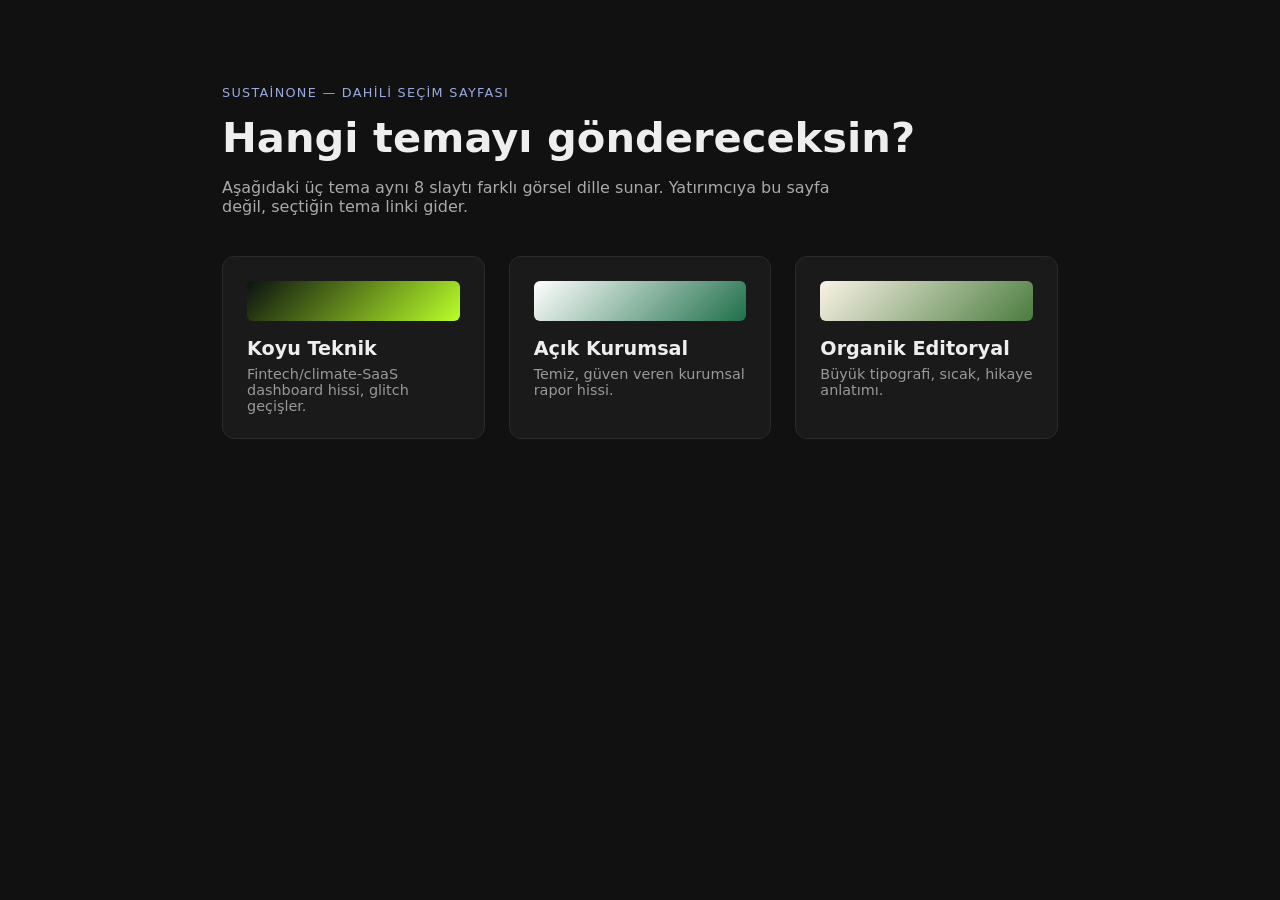
==== index.html @ 8f7f35c4 "Add root chooser page linking the three deck themes" ====
<!doctype html>
<html lang="tr">
<head>
  <meta charset="UTF-8" />
  <meta name="viewport" content="width=device-width, initial-scale=1" />
  <title>SustainOne — Sunum Temaları</title>
  <link rel="stylesheet" href="style.css" />
</head>
<body>
  <main>
    <p class="eyebrow">SustainOne — Dahili Seçim Sayfası</p>
    <h1>Hangi temayı göndereceksin?</h1>
    <p class="lead">Aşağıdaki üç tema aynı 8 slaytı farklı görsel dille sunar. Yatırımcıya bu sayfa değil, seçtiğin tema linki gider.</p>
    <div class="options">
      <a class="option koyu" href="koyu-teknik/">
        <span class="swatch"></span>
        <h2>Koyu Teknik</h2>
        <p>Fintech/climate-SaaS dashboard hissi, glitch geçişler.</p>
      </a>
      <a class="option acik" href="acik-kurumsal/">
        <span class="swatch"></span>
        <h2>Açık Kurumsal</h2>
        <p>Temiz, güven veren kurumsal rapor hissi.</p>
      </a>
      <a class="option organik" href="organik-editoryal/">
        <span class="swatch"></span>
        <h2>Organik Editoryal</h2>
        <p>Büyük tipografi, sıcak, hikaye anlatımı.</p>
      </a>
    </div>
  </main>
</body>
</html>
---- style.css ----
* { box-sizing: border-box; }
html, body { margin: 0; min-height: 100%; background: #111; color: #eee; font-family: 'Segoe UI', ui-sans-serif, system-ui, sans-serif; }
main { max-width: 900px; margin: 0 auto; padding: 8vh 2rem; }
.eyebrow { text-transform: uppercase; letter-spacing: 0.1em; font-size: 0.8rem; color: #9ad; }
h1 { font-size: clamp(1.8rem, 4vw, 2.6rem); margin: 0.5rem 0; }
.lead { color: #aaa; max-width: 60ch; }
.options { display: grid; grid-template-columns: repeat(auto-fit, minmax(240px, 1fr)); gap: 1.5rem; margin-top: 2.5rem; }
.option { display: block; padding: 1.5rem; border-radius: 12px; text-decoration: none; color: inherit; background: #1a1a1a; border: 1px solid #2a2a2a; transition: transform 0.2s ease, border-color 0.2s ease; }
.option:hover { transform: translateY(-4px); border-color: #555; }
.swatch { display: block; width: 100%; height: 40px; border-radius: 6px; margin-bottom: 1rem; }
.koyu .swatch { background: linear-gradient(135deg, #0b1210, #baff29); }
.acik .swatch { background: linear-gradient(135deg, #ffffff, #1f6f4a); }
.organik .swatch { background: linear-gradient(135deg, #faf3e6, #4a7c3f); }
.option h2 { margin: 0 0 0.4rem; font-size: 1.2rem; }
.option p { margin: 0; color: #999; font-size: 0.9rem; }
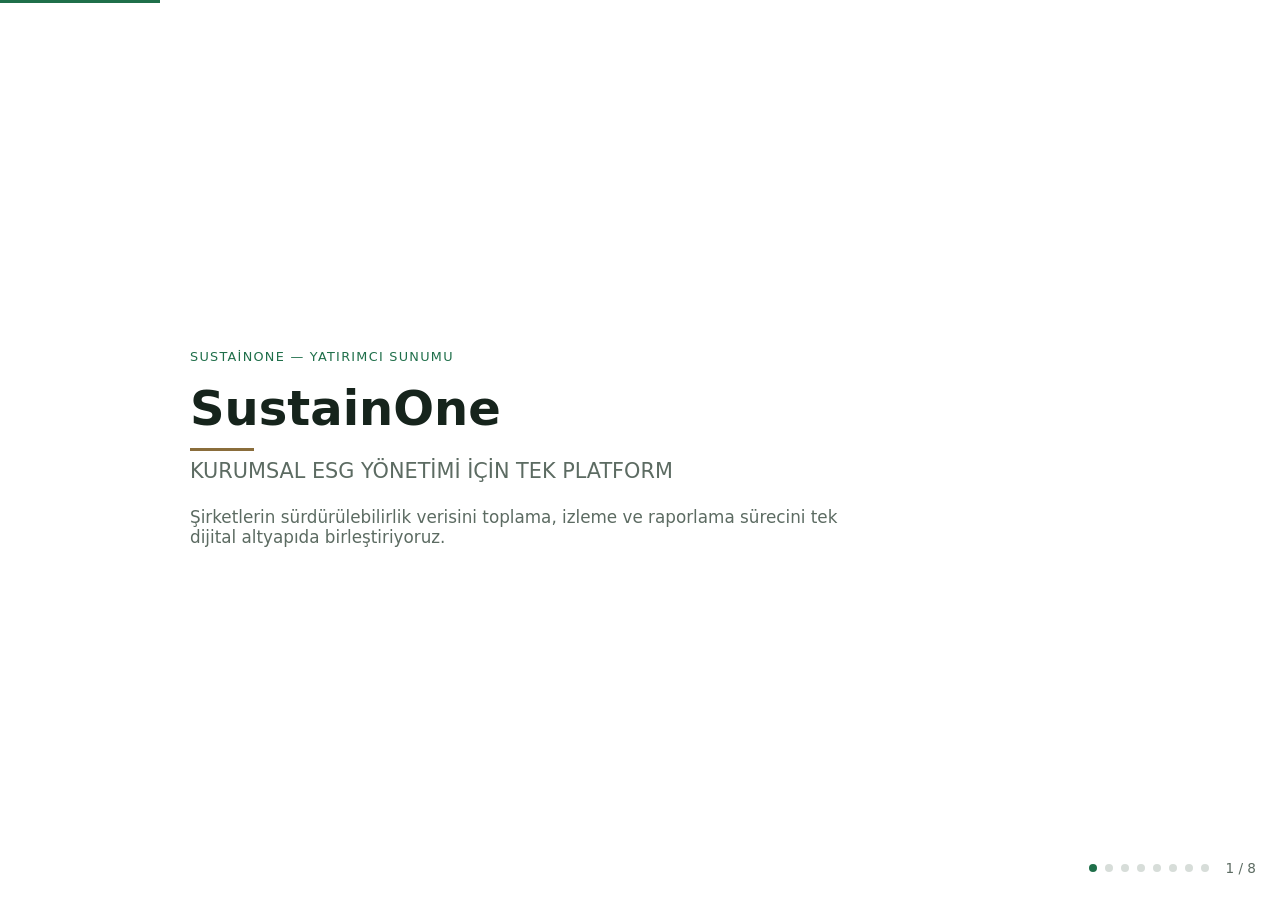
==== commit 9fc6c40a: "Make light corporate deck the main presentation" ====
--- a/index.html
+++ b/index.html
@@ -3,31 +3,17 @@
 <head>
   <meta charset="UTF-8" />
   <meta name="viewport" content="width=device-width, initial-scale=1" />
-  <title>SustainOne — Sunum Temaları</title>
-  <link rel="stylesheet" href="style.css" />
+  <meta name="theme-color" content="#ffffff" />
+  <title>SustainOne — Yatırımcı Sunumu</title>
+  <link rel="stylesheet" href="acik-kurumsal/style.css" />
 </head>
 <body>
-  <main>
-    <p class="eyebrow">SustainOne — Dahili Seçim Sayfası</p>
-    <h1>Hangi temayı göndereceksin?</h1>
-    <p class="lead">Aşağıdaki üç tema aynı 8 slaytı farklı görsel dille sunar. Yatırımcıya bu sayfa değil, seçtiğin tema linki gider.</p>
-    <div class="options">
-      <a class="option koyu" href="koyu-teknik/">
-        <span class="swatch"></span>
-        <h2>Koyu Teknik</h2>
-        <p>Fintech/climate-SaaS dashboard hissi, glitch geçişler.</p>
-      </a>
-      <a class="option acik" href="acik-kurumsal/">
-        <span class="swatch"></span>
-        <h2>Açık Kurumsal</h2>
-        <p>Temiz, güven veren kurumsal rapor hissi.</p>
-      </a>
-      <a class="option organik" href="organik-editoryal/">
-        <span class="swatch"></span>
-        <h2>Organik Editoryal</h2>
-        <p>Büyük tipografi, sıcak, hikaye anlatımı.</p>
-      </a>
-    </div>
-  </main>
+  <div id="progress-bar"></div>
+  <main id="deck"></main>
+  <div id="chrome">
+    <nav id="nav-dots" aria-label="Slayt navigasyonu"></nav>
+    <div id="slide-counter"></div>
+  </div>
+  <script type="module" src="acik-kurumsal/script.js"></script>
 </body>
 </html>
--- a/acik-kurumsal/style.css
+++ b/acik-kurumsal/style.css
@@ -0,0 +1,57 @@
+:root {
+  --bg: #ffffff;
+  --bg-alt: #f5f7f5;
+  --accent: #1f6f4a;
+  --accent-2: #8a6d3b;
+  --text: #16241c;
+  --text-dim: #5c6b62;
+  --sans: 'Segoe UI', ui-sans-serif, system-ui, sans-serif;
+}
+* { box-sizing: border-box; }
+html, body { margin: 0; height: 100%; background: var(--bg); color: var(--text); font-family: var(--sans); overflow: hidden; }
+#deck { position: relative; height: 100vh; }
+.slide {
+  position: absolute; inset: 0;
+  display: flex; align-items: center; justify-content: center;
+  padding: 6vw 10vw;
+  opacity: 0; pointer-events: none;
+  transform: translateX(40px);
+}
+.slide.is-active {
+  opacity: 1; pointer-events: auto;
+  transform: translateX(0);
+  transition: opacity 0.5s ease, transform 0.5s cubic-bezier(.2,.8,.2,1);
+}
+.slide.is-leaving { opacity: 0; transform: translateX(-40px); transition: opacity 0.4s ease, transform 0.4s ease; }
+[data-direction="prev"] .slide.is-active { transform: translateX(0); }
+.slide-inner { max-width: 900px; width: 100%; }
+.eyebrow { text-transform: uppercase; font-size: 0.8rem; letter-spacing: 0.1em; color: var(--accent); margin-bottom: 1rem; }
+h1 { font-size: clamp(1.8rem, 4vw, 3rem); line-height: 1.2; margin: 0 0 0.5rem; position: relative; display: inline-block; }
+h1::after { content: ''; display: block; width: 64px; height: 3px; background: var(--accent-2); margin-top: 0.6rem; animation: underline-grow 0.6s ease 0.2s both; }
+@keyframes underline-grow { from { width: 0; } to { width: 64px; } }
+h2 { font-size: clamp(1rem, 1.8vw, 1.3rem); color: var(--text-dim); font-weight: 500; margin: 0 0 1.5rem; }
+.body, .intro { color: var(--text-dim); font-size: 1.05rem; max-width: 62ch; }
+.timeline, .steps { list-style: none; padding: 0; margin: 2rem 0 0; display: grid; grid-template-columns: repeat(2, 1fr); gap: 1.5rem; }
+.timeline li, .steps li { border-top: 3px solid var(--accent); padding-top: 0.75rem; }
+.date, .n { color: var(--accent); font-weight: 600; }
+.cards { display: grid; grid-template-columns: repeat(auto-fit, minmax(220px, 1fr)); gap: 1.25rem; margin-top: 2rem; }
+.card { background: var(--bg-alt); border-radius: 10px; padding: 1.25rem; border: 1px solid #e5e9e6; }
+.card h3 { margin: 0 0 0.5rem; color: var(--accent); }
+.card p { margin: 0; color: var(--text-dim); font-size: 0.95rem; }
+.summary .card h3 { font-size: 1.6rem; }
+.footer { margin-top: 2rem; color: var(--text-dim); font-style: italic; }
+.detail-toggle { margin-top: 1.5rem; background: var(--accent); border: none; color: #fff; padding: 0.6rem 1.2rem; border-radius: 6px; cursor: pointer; }
+.detail-panel { max-height: 0; overflow: hidden; transition: max-height 0.4s ease; }
+.detail-panel.is-open { max-height: 60vh; overflow-y: auto; margin-top: 1rem; }
+table { width: 100%; border-collapse: collapse; font-size: 0.85rem; }
+th, td { text-align: left; padding: 0.4rem 0.6rem; border-bottom: 1px solid #e5e9e6; }
+th { color: var(--accent); }
+#progress-bar { position: fixed; top: 0; left: 0; height: 3px; background: var(--accent); z-index: 3; transition: width 0.4s ease; }
+#chrome { position: fixed; bottom: 1.5rem; right: 1.5rem; z-index: 3; display: flex; align-items: center; gap: 1rem; }
+#slide-counter { color: var(--text-dim); font-size: 0.85rem; }
+#nav-dots { display: flex; gap: 0.5rem; }
+.dot { width: 8px; height: 8px; border-radius: 50%; border: none; background: #d7ddd9; cursor: pointer; padding: 0; }
+.dot.is-active { background: var(--accent); }
+@media (max-width: 720px) {
+  .timeline, .steps { grid-template-columns: 1fr; }
+}
